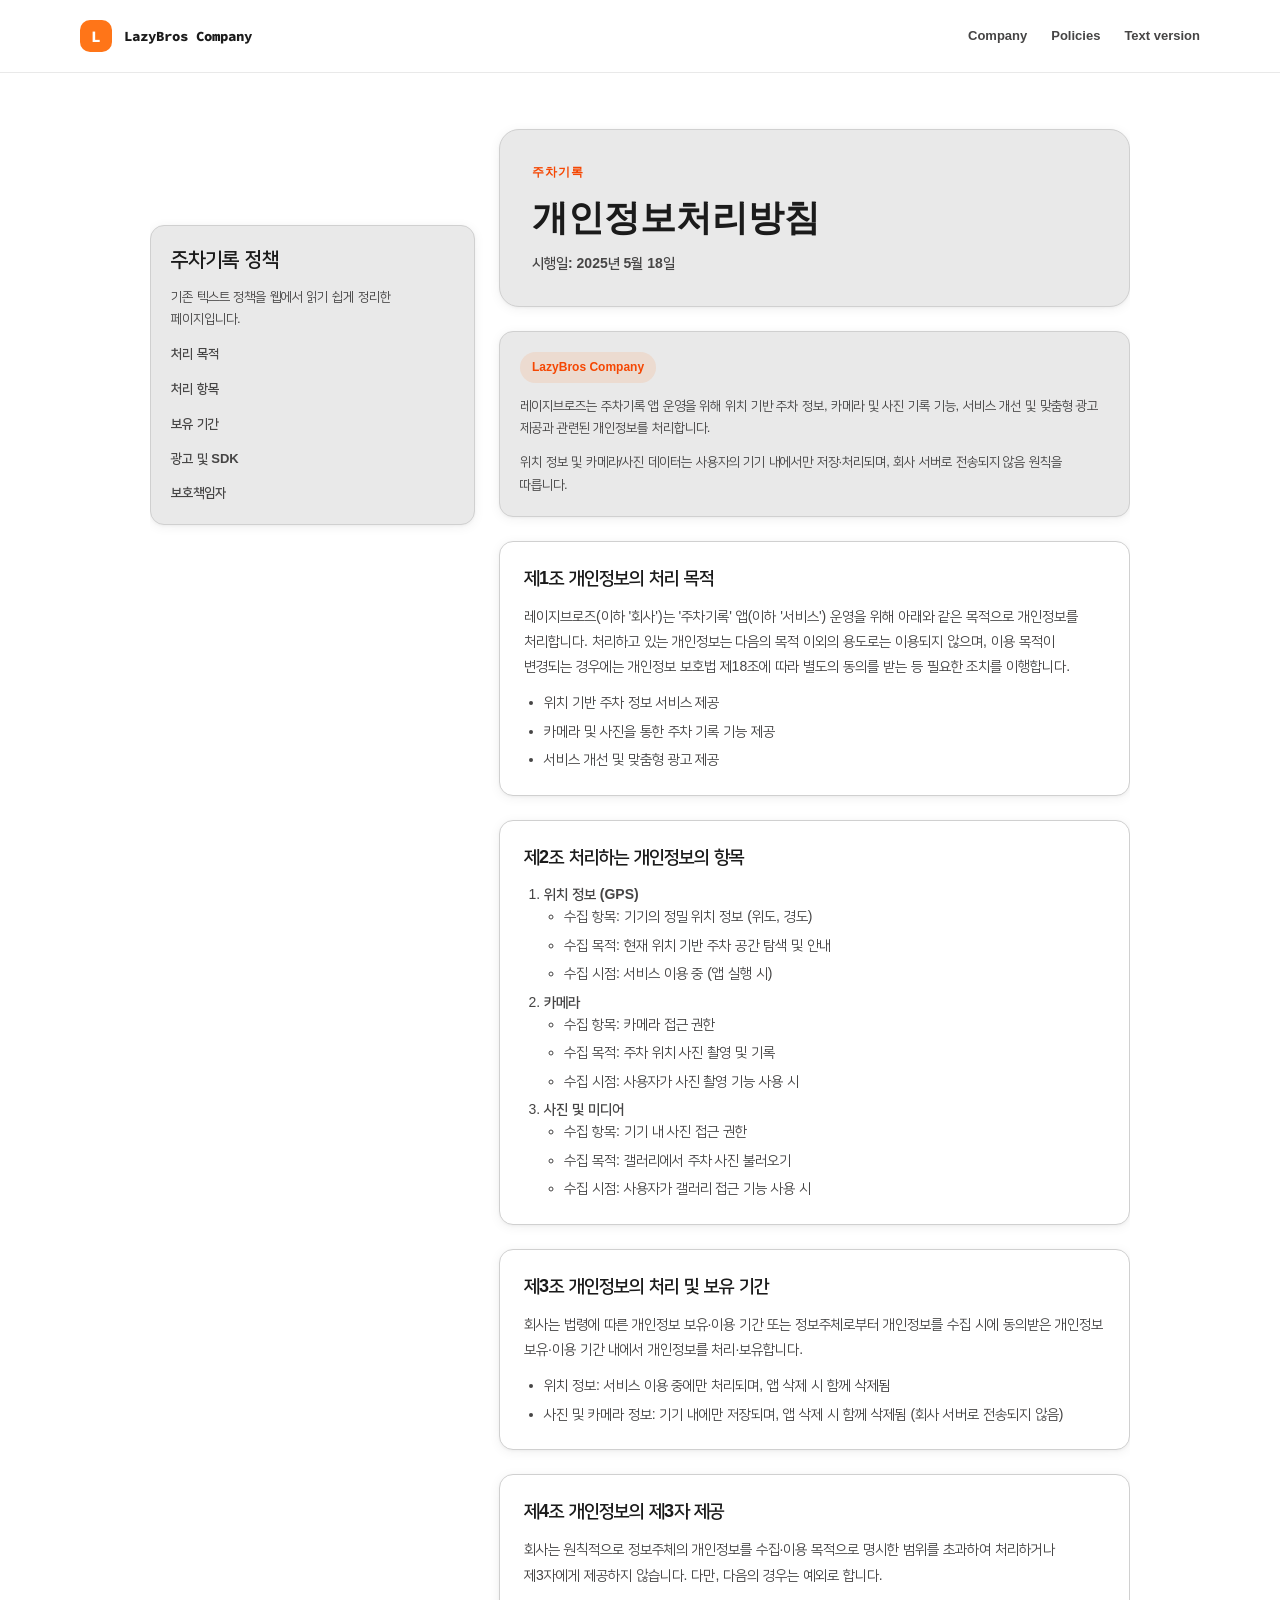
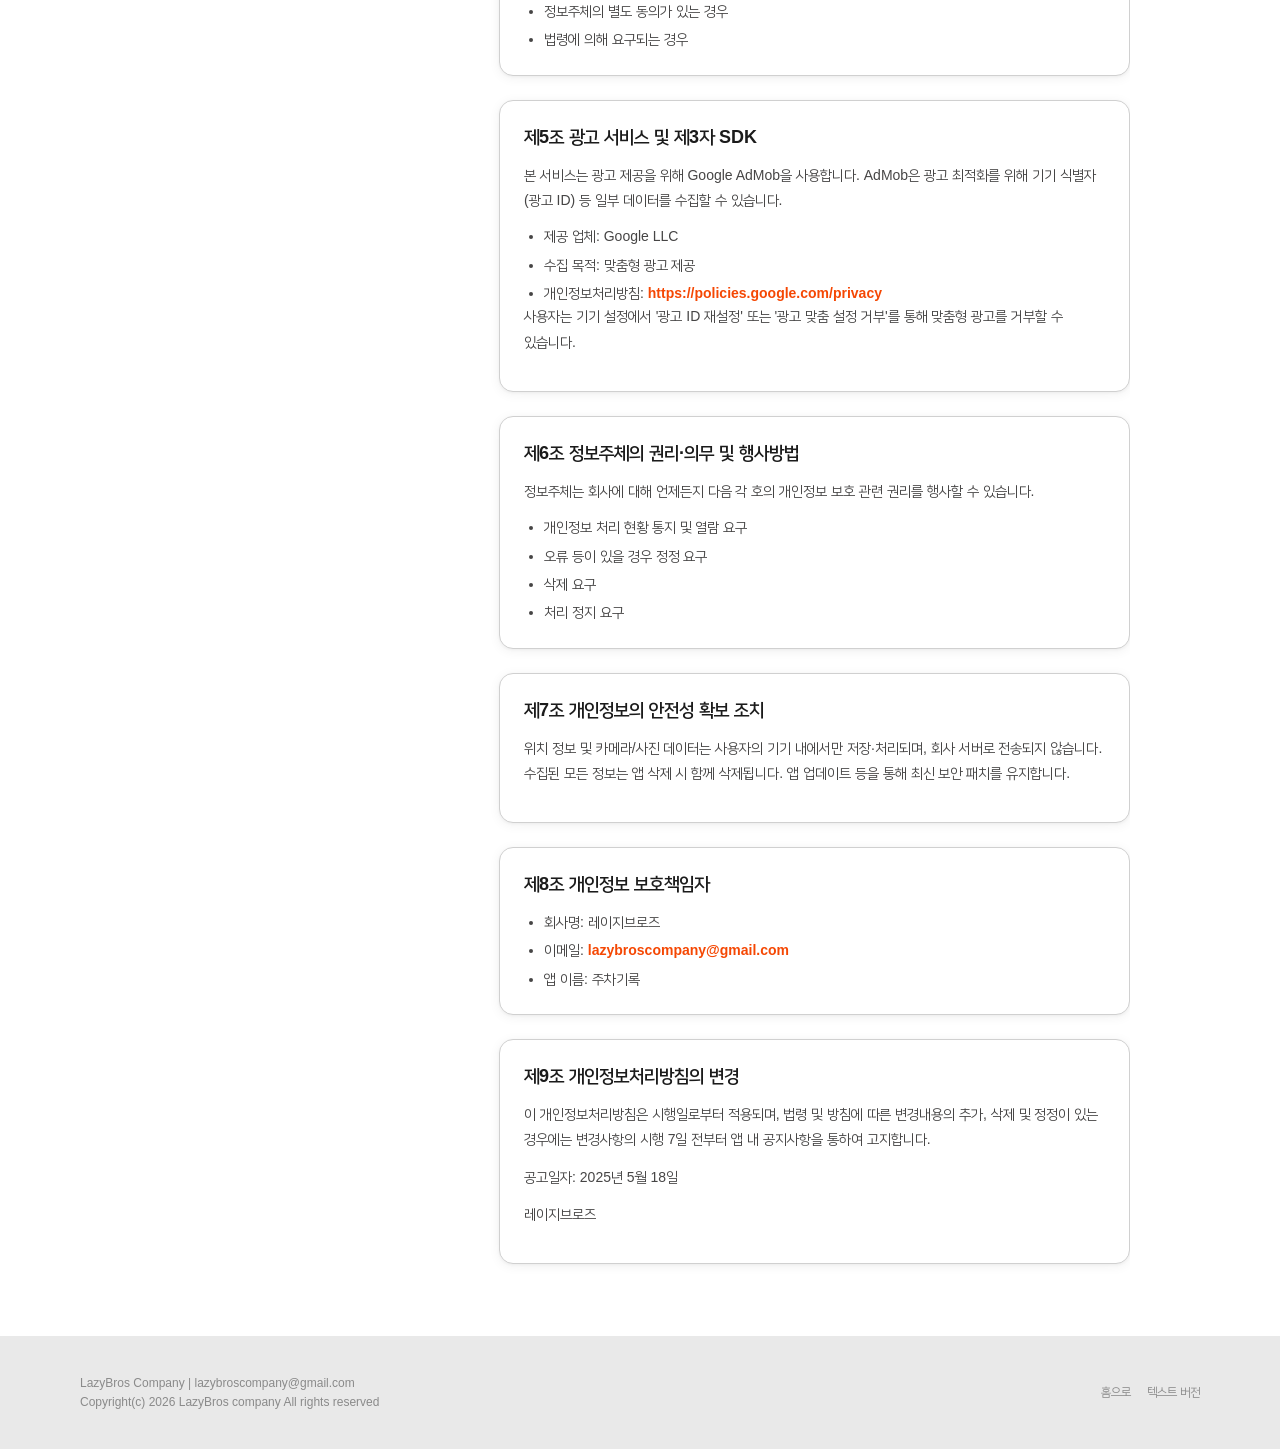
==== lazyparking/privacy_policy.html @ d3e38479 "Add files via upload" ====
<!doctype html>
<html lang="ko">
<head>
  <meta charset="utf-8">
  <meta name="viewport" content="width=device-width, initial-scale=1">
  <title>주차기록 개인정보처리방침 | LazyBros Company</title>
  <meta name="description" content="LazyBros Company 주차기록 앱 개인정보처리방침입니다.">
  <link rel="stylesheet" href="../assets/css/styles.css">
</head>
<body>
  <header class="site-header">
    <nav class="site-nav" aria-label="주요 메뉴">
      <a class="brand" href="../index.html" aria-label="LazyBros Company 홈">
        <span class="brand-mark">L</span>
        <span>LazyBros Company</span>
      </a>
      <div class="nav-links">
        <a href="../index.html#company">Company</a>
        <a href="../index.html#policies">Policies</a>
        <a href="privacy_policy.txt">Text version</a>
      </div>
    </nav>
  </header>

  <main class="legal-page">
    <div class="legal-layout">
      <aside class="legal-nav" aria-labelledby="policy-nav-title">
        <h2 id="policy-nav-title">주차기록 정책</h2>
        <p>기존 텍스트 정책을 웹에서 읽기 쉽게 정리한 페이지입니다.</p>
        <a href="#purpose">처리 목적</a>
        <a href="#items">처리 항목</a>
        <a href="#retention">보유 기간</a>
        <a href="#ads">광고 및 SDK</a>
        <a href="#contact">보호책임자</a>
      </aside>

      <article class="legal-document">
        <header class="legal-hero">
          <p class="eyebrow">주차기록</p>
          <h1>개인정보처리방침</h1>
          <p class="legal-date">시행일: 2025년 5월 18일</p>
        </header>

        <section class="legal-summary" aria-label="정책 요약">
          <span class="legal-chip">LazyBros Company</span>
          <p>
            레이지브로즈는 주차기록 앱 운영을 위해 위치 기반 주차 정보, 카메라 및 사진 기록 기능,
            서비스 개선 및 맞춤형 광고 제공과 관련된 개인정보를 처리합니다.
          </p>
          <p>
            위치 정보 및 카메라/사진 데이터는 사용자의 기기 내에서만 저장·처리되며,
            회사 서버로 전송되지 않음 원칙을 따릅니다.
          </p>
        </section>

        <section class="legal-section" id="purpose">
          <h2>제1조 개인정보의 처리 목적</h2>
          <p>
            레이지브로즈(이하 '회사')는 '주차기록' 앱(이하 '서비스') 운영을 위해 아래와 같은 목적으로 개인정보를 처리합니다.
            처리하고 있는 개인정보는 다음의 목적 이외의 용도로는 이용되지 않으며, 이용 목적이 변경되는 경우에는
            개인정보 보호법 제18조에 따라 별도의 동의를 받는 등 필요한 조치를 이행합니다.
          </p>
          <ul>
            <li>위치 기반 주차 정보 서비스 제공</li>
            <li>카메라 및 사진을 통한 주차 기록 기능 제공</li>
            <li>서비스 개선 및 맞춤형 광고 제공</li>
          </ul>
        </section>

        <section class="legal-section" id="items">
          <h2>제2조 처리하는 개인정보의 항목</h2>
          <ol>
            <li>
              <strong>위치 정보 (GPS)</strong>
              <ul>
                <li>수집 항목: 기기의 정밀 위치 정보 (위도, 경도)</li>
                <li>수집 목적: 현재 위치 기반 주차 공간 탐색 및 안내</li>
                <li>수집 시점: 서비스 이용 중 (앱 실행 시)</li>
              </ul>
            </li>
            <li>
              <strong>카메라</strong>
              <ul>
                <li>수집 항목: 카메라 접근 권한</li>
                <li>수집 목적: 주차 위치 사진 촬영 및 기록</li>
                <li>수집 시점: 사용자가 사진 촬영 기능 사용 시</li>
              </ul>
            </li>
            <li>
              <strong>사진 및 미디어</strong>
              <ul>
                <li>수집 항목: 기기 내 사진 접근 권한</li>
                <li>수집 목적: 갤러리에서 주차 사진 불러오기</li>
                <li>수집 시점: 사용자가 갤러리 접근 기능 사용 시</li>
              </ul>
            </li>
          </ol>
        </section>

        <section class="legal-section" id="retention">
          <h2>제3조 개인정보의 처리 및 보유 기간</h2>
          <p>
            회사는 법령에 따른 개인정보 보유·이용 기간 또는 정보주체로부터 개인정보를 수집 시에 동의받은
            개인정보 보유·이용 기간 내에서 개인정보를 처리·보유합니다.
          </p>
          <ul>
            <li>위치 정보: 서비스 이용 중에만 처리되며, 앱 삭제 시 함께 삭제됨</li>
            <li>사진 및 카메라 정보: 기기 내에만 저장되며, 앱 삭제 시 함께 삭제됨 (회사 서버로 전송되지 않음)</li>
          </ul>
        </section>

        <section class="legal-section">
          <h2>제4조 개인정보의 제3자 제공</h2>
          <p>
            회사는 원칙적으로 정보주체의 개인정보를 수집·이용 목적으로 명시한 범위를 초과하여 처리하거나
            제3자에게 제공하지 않습니다. 다만, 다음의 경우는 예외로 합니다.
          </p>
          <ul>
            <li>정보주체의 별도 동의가 있는 경우</li>
            <li>법령에 의해 요구되는 경우</li>
          </ul>
        </section>

        <section class="legal-section" id="ads">
          <h2>제5조 광고 서비스 및 제3자 SDK</h2>
          <p>
            본 서비스는 광고 제공을 위해 Google AdMob을 사용합니다. AdMob은 광고 최적화를 위해
            기기 식별자(광고 ID) 등 일부 데이터를 수집할 수 있습니다.
          </p>
          <ul>
            <li>제공 업체: Google LLC</li>
            <li>수집 목적: 맞춤형 광고 제공</li>
            <li>개인정보처리방침: <a href="https://policies.google.com/privacy" rel="noopener">https://policies.google.com/privacy</a></li>
          </ul>
          <p>
            사용자는 기기 설정에서 '광고 ID 재설정' 또는 '광고 맞춤 설정 거부'를 통해 맞춤형 광고를 거부할 수 있습니다.
          </p>
        </section>

        <section class="legal-section">
          <h2>제6조 정보주체의 권리·의무 및 행사방법</h2>
          <p>정보주체는 회사에 대해 언제든지 다음 각 호의 개인정보 보호 관련 권리를 행사할 수 있습니다.</p>
          <ul>
            <li>개인정보 처리 현황 통지 및 열람 요구</li>
            <li>오류 등이 있을 경우 정정 요구</li>
            <li>삭제 요구</li>
            <li>처리 정지 요구</li>
          </ul>
        </section>

        <section class="legal-section">
          <h2>제7조 개인정보의 안전성 확보 조치</h2>
          <p>
            위치 정보 및 카메라/사진 데이터는 사용자의 기기 내에서만 저장·처리되며,
            회사 서버로 전송되지 않습니다. 수집된 모든 정보는 앱 삭제 시 함께 삭제됩니다.
            앱 업데이트 등을 통해 최신 보안 패치를 유지합니다.
          </p>
        </section>

        <section class="legal-section" id="contact">
          <h2>제8조 개인정보 보호책임자</h2>
          <ul>
            <li>회사명: 레이지브로즈</li>
            <li>이메일: <a href="mailto:lazybroscompany@gmail.com">lazybroscompany@gmail.com</a></li>
            <li>앱 이름: 주차기록</li>
          </ul>
        </section>

        <section class="legal-section">
          <h2>제9조 개인정보처리방침의 변경</h2>
          <p>
            이 개인정보처리방침은 시행일로부터 적용되며, 법령 및 방침에 따른 변경내용의 추가, 삭제 및 정정이 있는 경우에는
            변경사항의 시행 7일 전부터 앱 내 공지사항을 통하여 고지합니다.
          </p>
          <p>공고일자: 2025년 5월 18일</p>
          <p>레이지브로즈</p>
        </section>
      </article>
    </div>
  </main>

  <footer class="site-footer">
    <div class="footer-inner">
      <div>
        <div>LazyBros Company | lazybroscompany@gmail.com</div>
        <div>Copyright(c) 2026 LazyBros company All rights reserved</div>
      </div>
      <div class="footer-links" aria-label="관련 링크">
        <a href="../index.html">홈으로</a>
        <a href="privacy_policy.txt">텍스트 버전</a>
      </div>
    </div>
  </footer>
</body>
</html>
---- assets/css/styles.css ----
@font-face {
  font-family: "LazyText";
  src: url("../fonts/SourceCodePro-VariableFont_wght.ttf") format("truetype-variations"),
       url("../fonts/SourceCodePro-VariableFont_wght.ttf") format("truetype");
  font-weight: 200 900;
  font-style: normal;
  font-display: swap;
  unicode-range: U+0020-007E, U+00A0-024F, U+2000-206F, U+20A0-20CF, U+2100-218F;
}

@font-face {
  font-family: "LazyText";
  src: url("../fonts/NanumSquare_acL.ttf") format("truetype");
  font-weight: 300;
  font-display: swap;
  unicode-range: U+1100-11FF, U+3000-303F, U+3130-318F, U+AC00-D7A3;
}

@font-face {
  font-family: "LazyText";
  src: url("../fonts/NanumSquare_acR.ttf") format("truetype");
  font-weight: 400;
  font-display: swap;
  unicode-range: U+1100-11FF, U+3000-303F, U+3130-318F, U+AC00-D7A3;
}

@font-face {
  font-family: "LazyText";
  src: url("../fonts/NanumSquare_acB.ttf") format("truetype");
  font-weight: 700;
  font-display: swap;
  unicode-range: U+1100-11FF, U+3000-303F, U+3130-318F, U+AC00-D7A3;
}

@font-face {
  font-family: "LazyText";
  src: url("../fonts/NanumSquare_acEB.ttf") format("truetype");
  font-weight: 800;
  font-display: swap;
  unicode-range: U+1100-11FF, U+3000-303F, U+3130-318F, U+AC00-D7A3;
}

:root {
  --lb-bg: #ffffff;
  --lb-card: #e9e9e9;
  --lb-card-hover: #d9d9d9;
  --lb-card-active: #cfcfcf;
  --lb-border: #e9e9e9;
  --lb-border-hover: #d0d0d0;
  --lb-divider: #e9e9e9;
  --lb-text: #1b1b1b;
  --lb-text-sub: #464545;
  --lb-text-muted: #8a8a8a;
  --lb-text-dim: #c0c0c0;
  --lb-orange: #ff7518;
  --lb-orange-dim: #f54703;
  --lb-orange-soft: rgba(255,117,24,0.12);
  --lb-success: #4d8b31;
  --lb-shadow: 0 2px 12px rgba(0,0,0,0.06), 0 1px 3px rgba(0,0,0,0.04);
  --lb-shadow-hover: 0 8px 24px rgba(0,0,0,0.10), 0 2px 6px rgba(0,0,0,0.06);
  --lb-radius: 14px;
  --lb-radius-sm: 10px;
  --lb-radius-lg: 20px;
  color-scheme: light;
}

* {
  box-sizing: border-box;
}

html {
  scroll-behavior: smooth;
  overflow-x: hidden;
}

body {
  margin: 0;
  background: var(--lb-bg);
  color: var(--lb-text);
  font-family: "LazyText", "SF Pro Display", -apple-system, "Helvetica Neue", sans-serif;
  font-size: 14px;
  line-height: 1.6;
  -webkit-font-smoothing: antialiased;
  -moz-osx-font-smoothing: grayscale;
  text-rendering: optimizeLegibility;
  overflow-x: hidden;
}

body::selection {
  background: var(--lb-orange-soft);
}

a {
  color: inherit;
  text-decoration: none;
}

p,
li,
h1,
h2,
h3,
strong,
a,
span {
  min-width: 0;
  overflow-wrap: anywhere;
  word-break: keep-all;
}

img,
svg {
  display: block;
  max-width: 100%;
}

button,
a {
  -webkit-tap-highlight-color: transparent;
}

a:focus-visible,
button:focus-visible {
  outline: 2px solid var(--lb-orange);
  outline-offset: 3px;
  border-radius: 8px;
}

.site-header {
  position: sticky;
  top: 0;
  z-index: 10;
  background: rgba(255,255,255,0.92);
  border-bottom: 1px solid var(--lb-divider);
  backdrop-filter: blur(18px);
}

.site-nav {
  min-height: 72px;
  width: calc(100% - 48px);
  max-width: 1120px;
  margin: 0 auto;
  display: flex;
  align-items: center;
  justify-content: space-between;
  gap: 24px;
}

.brand {
  display: inline-flex;
  align-items: center;
  gap: 12px;
  color: var(--lb-text);
  font-weight: 800;
  line-height: 1;
  min-width: 0;
}

.brand-mark {
  width: 32px;
  height: 32px;
  border-radius: var(--lb-radius-sm);
  background: var(--lb-orange);
  color: #ffffff;
  display: grid;
  place-items: center;
  font-size: 16px;
  font-weight: 800;
}

.nav-links {
  display: flex;
  align-items: center;
  gap: 24px;
  color: var(--lb-text-sub);
  font-size: 13px;
  font-weight: 700;
}

.nav-links a {
  transition: color 0.2s ease;
}

.nav-links a:hover {
  color: var(--lb-orange-dim);
}

main {
  overflow: hidden;
}

.hero {
  width: calc(100% - 48px);
  max-width: 1120px;
  margin: 0 auto;
  min-height: 642px;
  display: grid;
  grid-template-columns: minmax(0, 1.04fr) minmax(320px, 0.96fr);
  gap: 40px;
  align-items: center;
  padding: 56px 0 48px;
}

.eyebrow {
  margin: 0 0 16px;
  color: var(--lb-orange-dim);
  font-size: 12px;
  font-weight: 800;
  letter-spacing: 0.08em;
  text-transform: uppercase;
}

.hero h1,
.section-title,
.legal-document h1 {
  margin: 0;
  color: var(--lb-text);
  font-weight: 800;
  letter-spacing: 0;
}

.hero h1 {
  max-width: 680px;
  font-size: clamp(32px, 4.4vw, 46px);
  line-height: 1.14;
}

.hero-text {
  max-width: 610px;
  margin: 20px 0 0;
  color: var(--lb-text-sub);
  font-size: 15px;
  line-height: 1.8;
}

.hero-actions {
  display: flex;
  flex-wrap: wrap;
  gap: 12px;
  margin-top: 32px;
}

.button {
  min-height: 48px;
  border-radius: var(--lb-radius);
  display: inline-flex;
  align-items: center;
  justify-content: center;
  gap: 8px;
  padding: 13px 20px;
  font-size: 14px;
  font-weight: 700;
  border: 1px solid var(--lb-border-hover);
  transition: background 0.2s ease, border-color 0.2s ease, color 0.2s ease, transform 0.2s ease;
}

.button:hover {
  transform: translateY(-1px);
}

.button.primary {
  background: var(--lb-orange);
  border-color: var(--lb-orange);
  color: #ffffff;
}

.button.primary:hover {
  background: var(--lb-orange-dim);
  border-color: var(--lb-orange-dim);
}

.button.secondary {
  background: var(--lb-card);
  color: var(--lb-text);
}

.button.secondary:hover {
  background: var(--lb-card-hover);
}

.hero-panel {
  border: 1px solid var(--lb-border-hover);
  border-radius: var(--lb-radius-lg);
  padding: 24px;
  background: var(--lb-card);
  box-shadow: var(--lb-shadow);
  min-width: 0;
}

.panel-top {
  display: flex;
  align-items: center;
  justify-content: space-between;
  gap: 16px;
  margin-bottom: 24px;
}

.status-pill,
.app-status,
.legal-chip {
  display: inline-flex;
  align-items: center;
  width: fit-content;
  border-radius: 9999px;
  padding: 6px 12px;
  background: var(--lb-orange-soft);
  color: var(--lb-orange-dim);
  font-size: 12px;
  font-weight: 700;
}

.status-pill {
  gap: 8px;
  margin: 0;
}

.status-pill span {
  width: 8px;
  height: 8px;
  border-radius: 9999px;
  background: var(--lb-orange);
}

.updated {
  color: var(--lb-text-muted);
  font-size: 12px;
}

.app-preview {
  display: grid;
  gap: 16px;
  min-width: 0;
}

.card-title-row {
  display: flex;
  align-items: center;
  justify-content: space-between;
  gap: 16px;
}

.app-preview h2,
.policy-feature h3,
.legal-nav h2 {
  margin: 0;
  font-size: 20px;
  line-height: 1.3;
  letter-spacing: 0;
}

.app-preview p {
  margin: 0;
  color: var(--lb-text-sub);
}

.feature-list,
.policy-topic-list {
  display: grid;
  gap: 8px;
  padding: 0;
  margin: 0;
  list-style: none;
}

.feature-list li,
.policy-topic-list li {
  min-height: 40px;
  border-radius: var(--lb-radius-sm);
  background: var(--lb-bg);
  border: 1px solid var(--lb-border-hover);
  color: var(--lb-text-sub);
  padding: 10px 12px;
  font-size: 12px;
}

.section {
  width: calc(100% - 48px);
  max-width: 1120px;
  margin: 0 auto;
  padding: 56px 0;
  border-top: 1px solid var(--lb-divider);
}

.section-head {
  display: flex;
  align-items: flex-end;
  justify-content: space-between;
  gap: 32px;
  margin-bottom: 24px;
}

.section-title {
  font-size: 26px;
  line-height: 1.22;
}

.section-copy {
  max-width: 520px;
  margin: 0;
  color: var(--lb-text-muted);
  font-size: 13px;
  line-height: 1.7;
}

.info-grid {
  display: grid;
  grid-template-columns: repeat(3, minmax(0, 1fr));
  gap: 16px;
  min-width: 0;
}

.info-card,
.policy-topic,
.contact-card,
.legal-summary,
.legal-nav {
  border-radius: var(--lb-radius);
  background: var(--lb-card);
  border: 1px solid var(--lb-border-hover);
  box-shadow: var(--lb-shadow);
}

.info-card {
  min-height: 160px;
  padding: 20px;
  min-width: 0;
}

.info-card strong,
.policy-topic strong,
.contact-card strong {
  display: block;
  color: var(--lb-text);
  font-size: 15px;
  line-height: 1.4;
}

.info-card p,
.policy-topic p,
.contact-card p {
  margin: 10px 0 0;
  color: var(--lb-text-sub);
  font-size: 13px;
  line-height: 1.7;
}

.apps-layout {
  display: grid;
  grid-template-columns: minmax(260px, 0.9fr) minmax(0, 1.1fr);
  gap: 16px;
  min-width: 0;
}

.policy-feature {
  min-height: 236px;
  border-radius: var(--lb-radius);
  background: var(--lb-orange);
  color: #ffffff;
  padding: 24px;
  display: grid;
  align-content: space-between;
  gap: 24px;
  min-width: 0;
}

.policy-feature p {
  margin: 10px 0 0;
  color: rgba(255,255,255,0.92);
  line-height: 1.7;
}

.policy-feature .status-pill {
  background: rgba(255,255,255,0.18);
  color: #ffffff;
}

.policy-feature .status-pill span {
  background: #ffffff;
}

.policy-feature .button {
  background: #ffffff;
  border-color: #ffffff;
  color: var(--lb-text);
  width: fit-content;
}

.policy-feature .button:hover {
  background: var(--lb-card);
  border-color: var(--lb-card);
}

.policy-topic-grid {
  display: grid;
  grid-template-columns: repeat(2, minmax(0, 1fr));
  gap: 12px;
  min-width: 0;
}

.policy-topic {
  min-height: 112px;
  padding: 16px;
  min-width: 0;
}

.contact-card {
  padding: 24px;
  display: flex;
  align-items: center;
  justify-content: space-between;
  gap: 24px;
}

.site-footer {
  border-top: 1px solid var(--lb-divider);
  background: var(--lb-card);
}

.footer-inner {
  width: calc(100% - 48px);
  max-width: 1120px;
  margin: 0 auto;
  min-height: 112px;
  padding: 24px 0;
  display: flex;
  align-items: center;
  justify-content: space-between;
  gap: 24px;
  color: var(--lb-text-muted);
  font-size: 12px;
}

.footer-links {
  display: flex;
  gap: 16px;
  flex-wrap: wrap;
}

.footer-links a:hover {
  color: var(--lb-orange-dim);
}

.legal-page {
  width: calc(100% - 48px);
  max-width: 980px;
  margin: 0 auto;
  padding: 56px 0 72px;
  min-width: 0;
}

.legal-layout {
  display: grid;
  grid-template-columns: minmax(220px, 0.34fr) minmax(0, 0.66fr);
  gap: 24px;
  align-items: start;
  min-width: 0;
}

.legal-summary,
.legal-nav {
  padding: 20px;
  min-width: 0;
}

.legal-summary {
  display: grid;
  gap: 12px;
}

.legal-summary p,
.legal-nav p {
  margin: 0;
  color: var(--lb-text-sub);
  font-size: 13px;
  line-height: 1.7;
}

.legal-nav {
  position: sticky;
  top: 96px;
  display: grid;
  gap: 14px;
}

.legal-nav a {
  color: var(--lb-text-sub);
  font-size: 13px;
  font-weight: 700;
}

.legal-nav a:hover {
  color: var(--lb-orange-dim);
}

.legal-document {
  display: grid;
  gap: 24px;
  min-width: 0;
}

.legal-hero {
  border-radius: var(--lb-radius-lg);
  border: 1px solid var(--lb-border-hover);
  background: var(--lb-card);
  box-shadow: var(--lb-shadow);
  padding: 32px;
  min-width: 0;
}

.legal-document h1 {
  font-size: clamp(28px, 6vw, 36px);
  line-height: 1.18;
}

.legal-date {
  margin: 12px 0 0;
  color: var(--lb-text-sub);
  font-weight: 700;
}

.legal-section {
  border-radius: var(--lb-radius);
  border: 1px solid var(--lb-border-hover);
  background: var(--lb-bg);
  padding: 24px;
  box-shadow: var(--lb-shadow);
  min-width: 0;
}

.legal-section h2 {
  margin: 0 0 14px;
  font-size: 18px;
  line-height: 1.35;
  letter-spacing: 0;
}

.legal-section p {
  margin: 0 0 12px;
  color: var(--lb-text-sub);
  line-height: 1.8;
}

.legal-section ul,
.legal-section ol {
  margin: 0;
  padding-left: 20px;
  color: var(--lb-text-sub);
}

.legal-section li + li {
  margin-top: 6px;
}

.legal-section a {
  color: var(--lb-orange-dim);
  font-weight: 700;
}

@media (max-width: 900px) {
  .hero,
  .apps-layout,
  .legal-layout {
    grid-template-columns: 1fr;
  }

  .hero {
    min-height: auto;
  }

  .legal-nav {
    position: static;
  }
}

@media (max-width: 760px) {
  .site-nav,
  .hero,
  .section,
  .footer-inner,
  .legal-page {
    width: calc(100% - 32px);
  }

  .site-nav {
    min-height: 64px;
  }

  .nav-links {
    display: none;
  }

  .hero {
    padding: 40px 0;
    gap: 24px;
  }

  .hero h1 {
    font-size: clamp(30px, 8vw, 34px);
  }

  .hero-text {
    font-size: 14px;
  }

  .hero-panel,
  .legal-hero {
    padding: 20px;
  }

  .section {
    padding: 40px 0;
  }

  .section-head,
  .contact-card,
  .footer-inner {
    align-items: flex-start;
    flex-direction: column;
  }

  .section-title {
    font-size: 22px;
  }

  .info-grid,
  .policy-topic-grid {
    grid-template-columns: 1fr;
  }

  .button {
    width: 100%;
  }

  .policy-feature .button {
    width: 100%;
  }

  .legal-document h1 {
    font-size: clamp(26px, 8vw, 30px);
  }
}
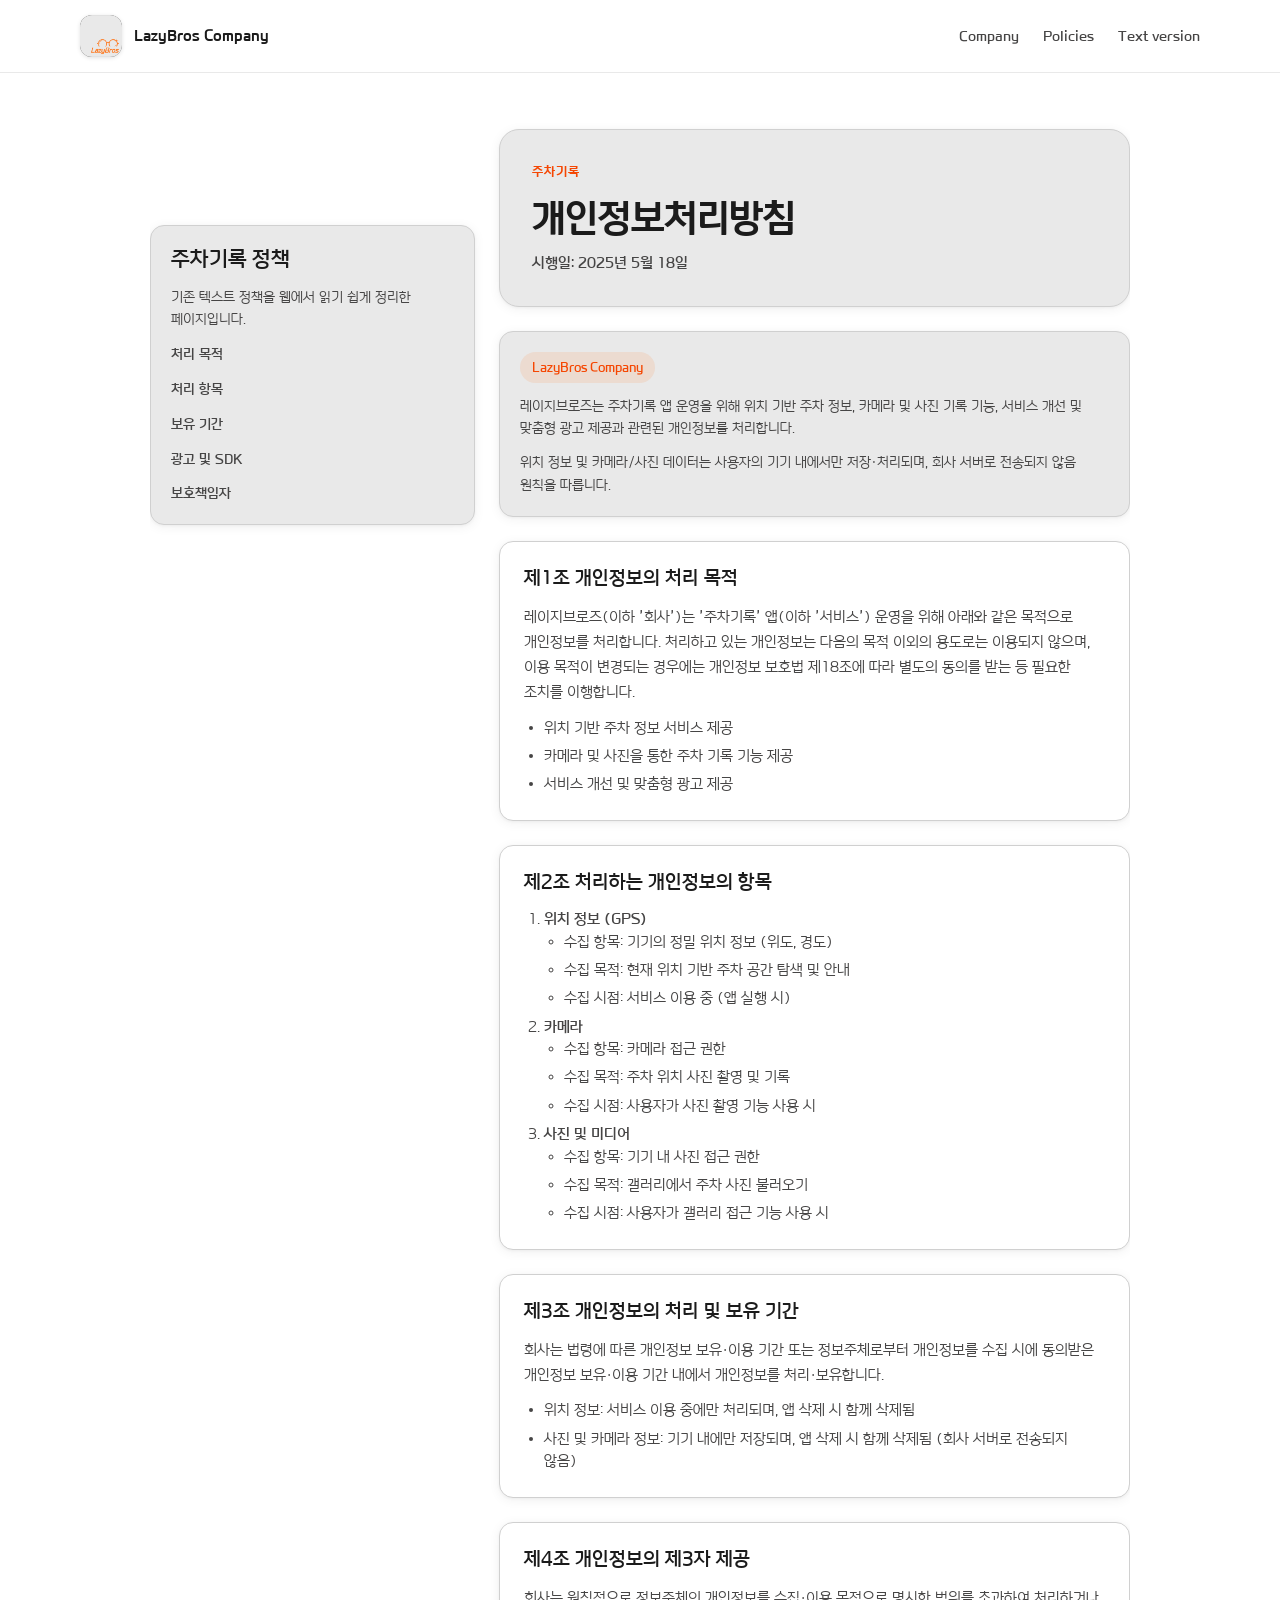
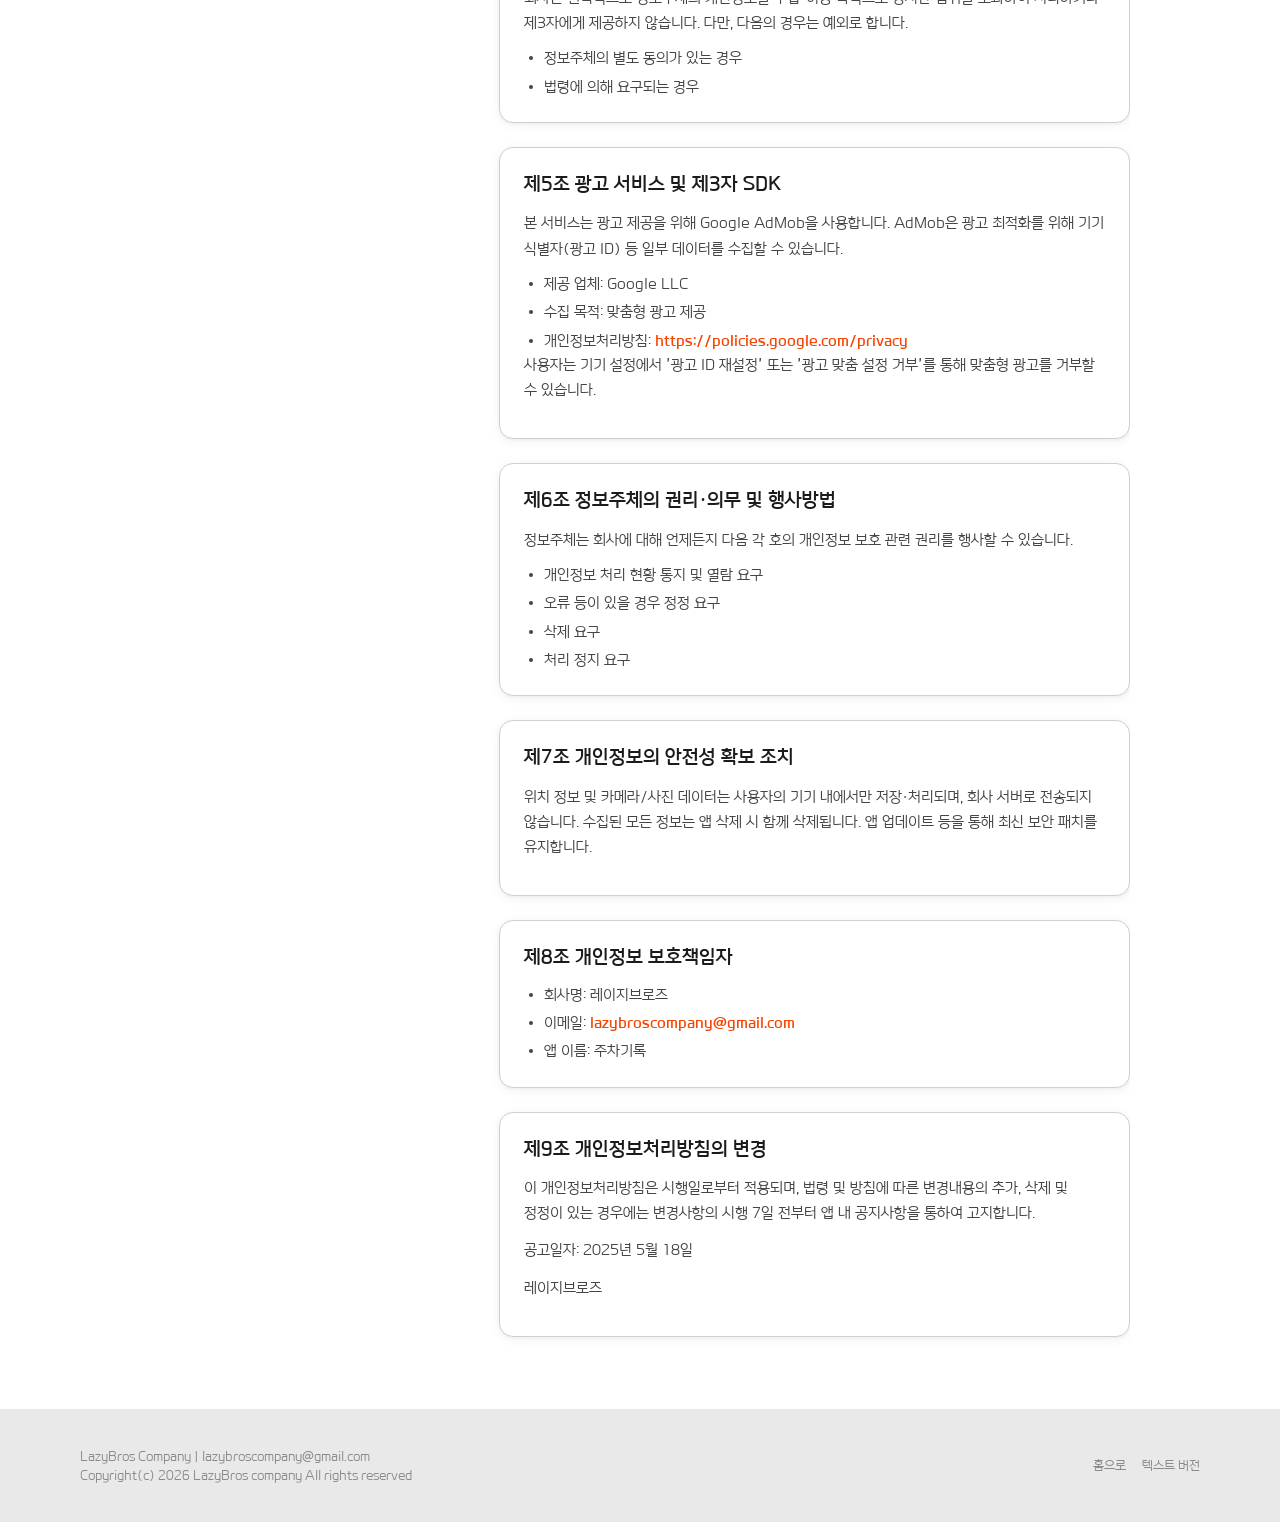
==== commit 6066ff6f: "Add files via upload" ====
--- a/lazyparking/privacy_policy.html
+++ b/lazyparking/privacy_policy.html
@@ -5,13 +5,19 @@
   <meta name="viewport" content="width=device-width, initial-scale=1">
   <title>주차기록 개인정보처리방침 | LazyBros Company</title>
   <meta name="description" content="LazyBros Company 주차기록 앱 개인정보처리방침입니다.">
+  <meta name="theme-color" content="#ff7518">
+  <link rel="icon" type="image/png" sizes="32x32" href="../assets/icons/favicon-32.png?v=003">
+  <link rel="apple-touch-icon" sizes="180x180" href="../assets/icons/apple-touch-icon.png?v=003">
+  <link rel="manifest" href="../manifest.webmanifest?v=003">
   <link rel="stylesheet" href="../assets/css/styles.css">
 </head>
 <body>
   <header class="site-header">
     <nav class="site-nav" aria-label="주요 메뉴">
       <a class="brand" href="../index.html" aria-label="LazyBros Company 홈">
-        <span class="brand-mark">L</span>
+        <span class="brand-mark" aria-hidden="true">
+          <img src="../assets/icons/lazybros-glasses-logo.png?v=003" alt="">
+        </span>
         <span>LazyBros Company</span>
       </a>
       <div class="nav-links">
--- a/assets/css/styles.css
+++ b/assets/css/styles.css
@@ -1,43 +1,41 @@
 @font-face {
-  font-family: "LazyText";
-  src: url("../fonts/SourceCodePro-VariableFont_wght.ttf") format("truetype-variations"),
-       url("../fonts/SourceCodePro-VariableFont_wght.ttf") format("truetype");
-  font-weight: 200 900;
+  font-family: "Paybooc";
+  src: url("../fonts/paybooc-Light.ttf") format("truetype");
+  font-weight: 300;
   font-style: normal;
   font-display: swap;
-  unicode-range: U+0020-007E, U+00A0-024F, U+2000-206F, U+20A0-20CF, U+2100-218F;
 }
 
 @font-face {
-  font-family: "LazyText";
-  src: url("../fonts/NanumSquare_acL.ttf") format("truetype");
-  font-weight: 300;
+  font-family: "Paybooc";
+  src: url("../fonts/paybooc-Medium.ttf") format("truetype");
+  font-weight: 400;
+  font-style: normal;
   font-display: swap;
-  unicode-range: U+1100-11FF, U+3000-303F, U+3130-318F, U+AC00-D7A3;
 }
 
 @font-face {
-  font-family: "LazyText";
-  src: url("../fonts/NanumSquare_acR.ttf") format("truetype");
-  font-weight: 400;
+  font-family: "Paybooc";
+  src: url("../fonts/paybooc-Medium.ttf") format("truetype");
+  font-weight: 500;
+  font-style: normal;
   font-display: swap;
-  unicode-range: U+1100-11FF, U+3000-303F, U+3130-318F, U+AC00-D7A3;
 }
 
 @font-face {
-  font-family: "LazyText";
-  src: url("../fonts/NanumSquare_acB.ttf") format("truetype");
+  font-family: "Paybooc";
+  src: url("../fonts/paybooc-Bold.ttf") format("truetype");
   font-weight: 700;
+  font-style: normal;
   font-display: swap;
-  unicode-range: U+1100-11FF, U+3000-303F, U+3130-318F, U+AC00-D7A3;
 }
 
 @font-face {
-  font-family: "LazyText";
-  src: url("../fonts/NanumSquare_acEB.ttf") format("truetype");
+  font-family: "Paybooc";
+  src: url("../fonts/paybooc-ExtraBold.ttf") format("truetype");
   font-weight: 800;
+  font-style: normal;
   font-display: swap;
-  unicode-range: U+1100-11FF, U+3000-303F, U+3130-318F, U+AC00-D7A3;
 }
 
 :root {
@@ -77,7 +75,7 @@
   margin: 0;
   background: var(--lb-bg);
   color: var(--lb-text);
-  font-family: "LazyText", "SF Pro Display", -apple-system, "Helvetica Neue", sans-serif;
+  font-family: "Paybooc", -apple-system, BlinkMacSystemFont, "Helvetica Neue", sans-serif;
   font-size: 14px;
   line-height: 1.6;
   -webkit-font-smoothing: antialiased;
@@ -157,15 +155,20 @@
 }
 
 .brand-mark {
-  width: 32px;
-  height: 32px;
-  border-radius: var(--lb-radius-sm);
-  background: var(--lb-orange);
-  color: #ffffff;
-  display: grid;
-  place-items: center;
-  font-size: 16px;
-  font-weight: 800;
+  width: 42px;
+  height: 42px;
+  border-radius: 12px;
+  background: #444444;
+  display: block;
+  flex: 0 0 auto;
+  overflow: hidden;
+  box-shadow: 0 1px 4px rgba(0,0,0,0.12);
+}
+
+.brand-mark img {
+  width: 100%;
+  height: 100%;
+  object-fit: cover;
 }
 
 .nav-links {
@@ -199,6 +202,22 @@
   gap: 40px;
   align-items: center;
   padding: 56px 0 48px;
+}
+
+.hero-logo {
+  width: 96px;
+  height: 96px;
+  margin: 0 0 22px;
+  border-radius: 24px;
+  background: var(--lb-card);
+  overflow: hidden;
+  box-shadow: var(--lb-shadow);
+}
+
+.hero-logo img {
+  width: 100%;
+  height: 100%;
+  object-fit: cover;
 }
 
 .eyebrow {
@@ -353,8 +372,7 @@
   color: var(--lb-text-sub);
 }
 
-.feature-list,
-.policy-topic-list {
+.feature-list {
   display: grid;
   gap: 8px;
   padding: 0;
@@ -362,8 +380,7 @@
   list-style: none;
 }
 
-.feature-list li,
-.policy-topic-list li {
+.feature-list li {
   min-height: 40px;
   border-radius: var(--lb-radius-sm);
   background: var(--lb-bg);
@@ -410,7 +427,6 @@
 }
 
 .info-card,
-.policy-topic,
 .contact-card,
 .legal-summary,
 .legal-nav {
@@ -427,7 +443,6 @@
 }
 
 .info-card strong,
-.policy-topic strong,
 .contact-card strong {
   display: block;
   color: var(--lb-text);
@@ -436,7 +451,6 @@
 }
 
 .info-card p,
-.policy-topic p,
 .contact-card p {
   margin: 10px 0 0;
   color: var(--lb-text-sub);
@@ -444,23 +458,54 @@
   line-height: 1.7;
 }
 
-.apps-layout {
+.policy-overview {
   display: grid;
   grid-template-columns: minmax(260px, 0.9fr) minmax(0, 1.1fr);
   gap: 16px;
+  align-items: start;
   min-width: 0;
 }
 
 .policy-feature {
-  min-height: 236px;
+  min-height: 356px;
   border-radius: var(--lb-radius);
   background: var(--lb-orange);
   color: #ffffff;
   padding: 24px;
   display: grid;
   align-content: space-between;
-  gap: 24px;
-  min-width: 0;
+  gap: 28px;
+  min-width: 0;
+}
+
+.policy-feature-main {
+  display: grid;
+  gap: 0;
+  min-width: 0;
+}
+
+.policy-feature-logo {
+  width: 70px;
+  height: 70px;
+  margin: 0 0 16px;
+  border-radius: 18px;
+  background: rgba(255,255,255,0.7);
+  overflow: hidden;
+  box-shadow: 0 2px 9px rgba(0,0,0,0.12);
+}
+
+.policy-feature-logo img {
+  width: 100%;
+  height: 100%;
+  object-fit: cover;
+}
+
+.featured-app-name {
+  display: block;
+  margin: 0 0 10px;
+  color: rgba(255,255,255,0.9);
+  font-size: 13px;
+  line-height: 1.3;
 }
 
 .policy-feature p {
@@ -472,10 +517,17 @@
 .policy-feature .status-pill {
   background: rgba(255,255,255,0.18);
   color: #ffffff;
+  margin: 0 0 18px;
 }
 
 .policy-feature .status-pill span {
   background: #ffffff;
+}
+
+.policy-feature-actions {
+  display: flex;
+  flex-wrap: wrap;
+  gap: 8px;
 }
 
 .policy-feature .button {
@@ -485,22 +537,220 @@
   width: fit-content;
 }
 
+.policy-feature .button.ghost {
+  background: rgba(255,255,255,0.14);
+  border-color: rgba(255,255,255,0.5);
+  color: #ffffff;
+}
+
 .policy-feature .button:hover {
   background: var(--lb-card);
   border-color: var(--lb-card);
 }
 
-.policy-topic-grid {
-  display: grid;
-  grid-template-columns: repeat(2, minmax(0, 1fr));
+.policy-feature .button.ghost:hover {
+  background: rgba(255,255,255,0.24);
+  border-color: rgba(255,255,255,0.72);
+  color: #ffffff;
+}
+
+.policy-directory {
+  border-radius: var(--lb-radius);
+  background: var(--lb-card);
+  border: 1px solid var(--lb-border-hover);
+  box-shadow: var(--lb-shadow);
+  padding: 18px;
+  display: grid;
+  gap: 14px;
+  min-width: 0;
+}
+
+.policy-directory-head {
+  display: grid;
   gap: 12px;
   min-width: 0;
 }
 
-.policy-topic {
-  min-height: 112px;
+.policy-directory h3 {
+  margin: 8px 0 0;
+  color: var(--lb-text);
+  font-size: 20px;
+  line-height: 1.3;
+}
+
+.policy-stats {
+  display: flex;
+  flex-wrap: wrap;
+  gap: 8px;
+  min-width: 0;
+}
+
+.policy-stats span {
+  min-height: 34px;
+  border-radius: 999px;
+  background: #ffffff;
+  color: var(--lb-text-sub);
+  display: inline-flex;
+  align-items: center;
+  gap: 5px;
+  padding: 7px 11px;
+  font-size: 12px;
+  font-weight: 700;
+  min-width: 0;
+}
+
+.policy-stats strong {
+  color: var(--lb-text);
+}
+
+.policy-toolbar {
+  display: grid;
+  gap: 10px;
+  min-width: 0;
+}
+
+.policy-search {
+  min-height: 44px;
+  border: 1px solid var(--lb-border-hover);
+  border-radius: var(--lb-radius-sm);
+  background: #ffffff;
+  color: var(--lb-text);
+  padding: 0 14px;
+  min-width: 0;
+  width: 100%;
+}
+
+.policy-search::placeholder {
+  color: var(--lb-text-muted);
+}
+
+.policy-filter-group {
+  display: flex;
+  flex-wrap: wrap;
+  gap: 8px;
+  min-width: 0;
+}
+
+.policy-filter {
+  min-height: 34px;
+  border: 0;
+  border-radius: 999px;
+  background: #ffffff;
+  color: var(--lb-text-sub);
+  padding: 7px 12px;
+  font-size: 12px;
+  font-weight: 800;
+  cursor: pointer;
+}
+
+.policy-filter.is-active {
+  background: var(--lb-orange-soft);
+  color: var(--lb-orange-dim);
+}
+
+.policy-app-list {
+  display: grid;
+  gap: 8px;
+  min-width: 0;
+}
+
+.policy-app-row {
+  min-height: 96px;
+  border: 1px solid var(--lb-border-hover);
+  border-radius: var(--lb-radius-sm);
+  background: #ffffff;
+  padding: 14px;
+  display: grid;
+  grid-template-columns: minmax(0, 1fr) auto;
+  align-items: center;
+  gap: 14px;
+  min-width: 0;
+}
+
+.policy-app-main {
+  display: grid;
+  gap: 5px;
+  min-width: 0;
+}
+
+.policy-app-title-row {
+  display: flex;
+  align-items: center;
+  flex-wrap: wrap;
+  gap: 7px;
+  min-width: 0;
+}
+
+.policy-app-title-row strong {
+  color: var(--lb-text);
+  font-size: 15px;
+  line-height: 1.4;
+}
+
+.policy-app-status,
+.policy-app-category {
+  border-radius: 999px;
+  padding: 3px 8px;
+  font-size: 11px;
+  font-weight: 800;
+}
+
+.policy-app-status {
+  background: var(--lb-orange-soft);
+  color: var(--lb-orange-dim);
+}
+
+.policy-app-category {
+  background: var(--lb-card);
+  color: var(--lb-text-sub);
+}
+
+.policy-app-row p {
+  margin: 0;
+  color: var(--lb-text-sub);
+  font-size: 13px;
+  line-height: 1.6;
+}
+
+.policy-app-date {
+  color: var(--lb-text-muted);
+  font-size: 12px;
+}
+
+.policy-actions {
+  display: flex;
+  flex-wrap: wrap;
+  justify-content: flex-end;
+  gap: 8px;
+}
+
+.policy-actions a {
+  min-height: 34px;
+  border-radius: 10px;
+  background: var(--lb-card);
+  color: var(--lb-text);
+  display: inline-flex;
+  align-items: center;
+  justify-content: center;
+  padding: 7px 10px;
+  font-size: 12px;
+  font-weight: 800;
+  white-space: nowrap;
+}
+
+.policy-actions a.primary {
+  background: var(--lb-orange);
+  color: #ffffff;
+}
+
+.policy-empty {
+  margin: 0;
+  border: 1px dashed var(--lb-border-hover);
+  border-radius: var(--lb-radius-sm);
+  color: var(--lb-text-sub);
   padding: 16px;
-  min-width: 0;
+  text-align: center;
+  font-weight: 700;
 }
 
 .contact-card {
@@ -658,7 +908,7 @@
 
 @media (max-width: 900px) {
   .hero,
-  .apps-layout,
+  .policy-overview,
   .legal-layout {
     grid-template-columns: 1fr;
   }
@@ -723,7 +973,7 @@
   }
 
   .info-grid,
-  .policy-topic-grid {
+  .policy-overview {
     grid-template-columns: 1fr;
   }
 
@@ -735,6 +985,19 @@
     width: 100%;
   }
 
+  .policy-app-row {
+    grid-template-columns: 1fr;
+    align-items: stretch;
+  }
+
+  .policy-actions {
+    justify-content: stretch;
+  }
+
+  .policy-actions a {
+    flex: 1 1 120px;
+  }
+
   .legal-document h1 {
     font-size: clamp(26px, 8vw, 30px);
   }
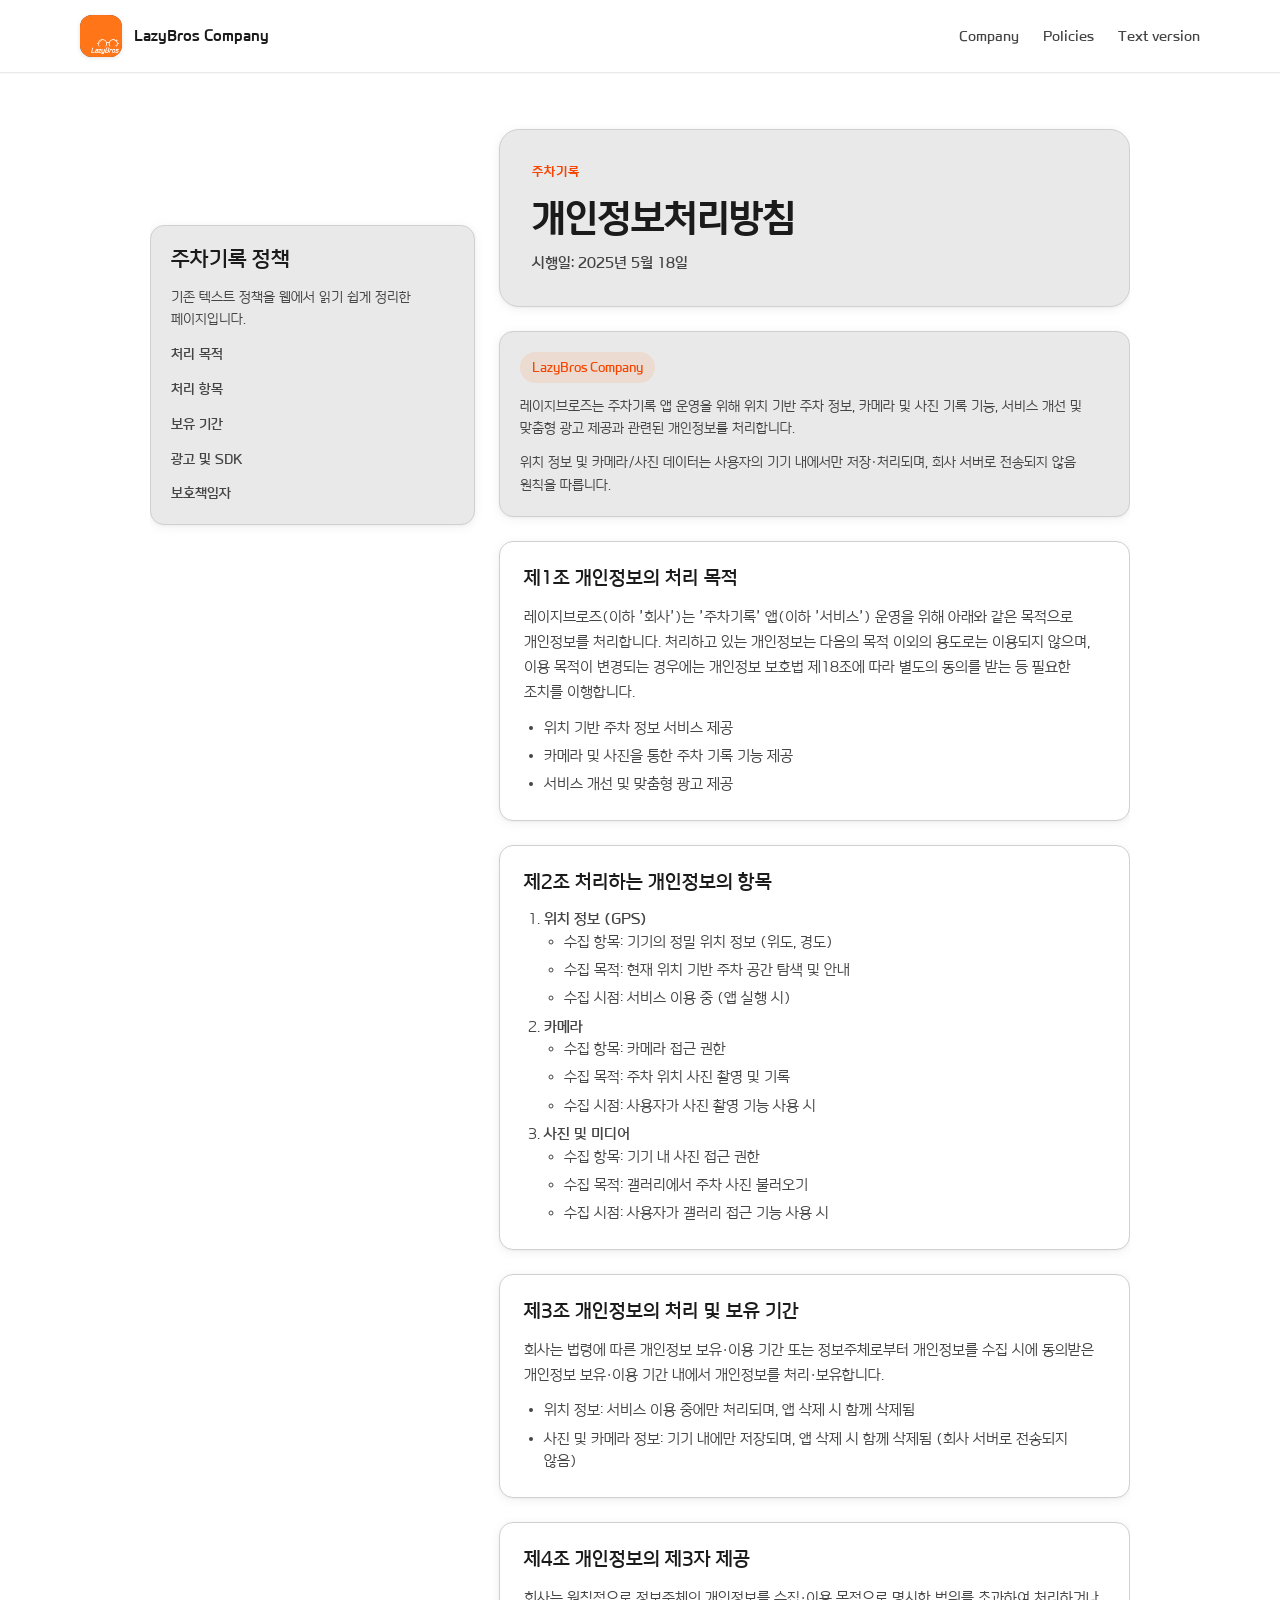
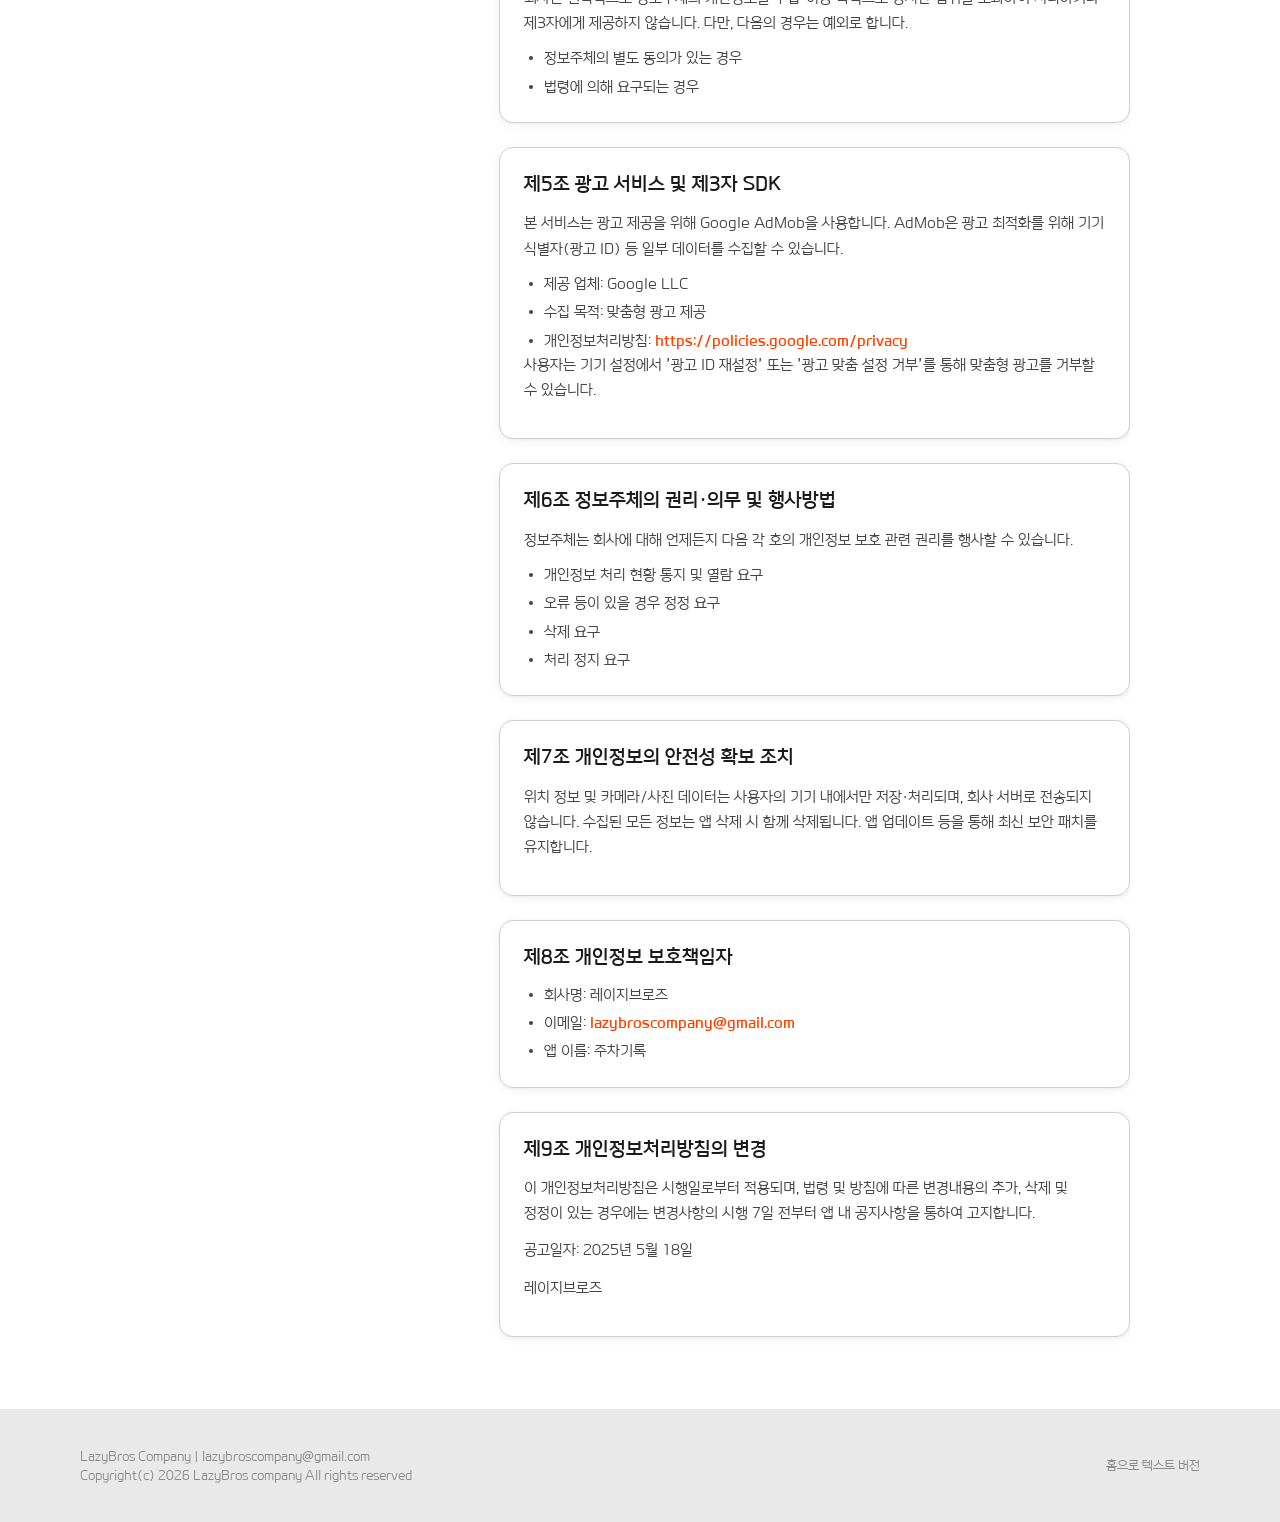
==== commit 3ceb6e80: "Add files via upload" ====
--- a/lazyparking/privacy_policy.html
+++ b/lazyparking/privacy_policy.html
@@ -6,9 +6,9 @@
   <title>주차기록 개인정보처리방침 | LazyBros Company</title>
   <meta name="description" content="LazyBros Company 주차기록 앱 개인정보처리방침입니다.">
   <meta name="theme-color" content="#ff7518">
-  <link rel="icon" type="image/png" sizes="32x32" href="../assets/icons/favicon-32.png?v=003">
-  <link rel="apple-touch-icon" sizes="180x180" href="../assets/icons/apple-touch-icon.png?v=003">
-  <link rel="manifest" href="../manifest.webmanifest?v=003">
+  <link rel="icon" type="image/png" sizes="32x32" href="../assets/icons/favicon-32.png?v=004">
+  <link rel="apple-touch-icon" sizes="180x180" href="../assets/icons/apple-touch-icon.png?v=004">
+  <link rel="manifest" href="../manifest.webmanifest?v=004">
   <link rel="stylesheet" href="../assets/css/styles.css">
 </head>
 <body>
@@ -16,7 +16,7 @@
     <nav class="site-nav" aria-label="주요 메뉴">
       <a class="brand" href="../index.html" aria-label="LazyBros Company 홈">
         <span class="brand-mark" aria-hidden="true">
-          <img src="../assets/icons/lazybros-glasses-logo.png?v=003" alt="">
+          <img src="../assets/icons/lazybros-glasses-logo.png?v=004" alt="">
         </span>
         <span>LazyBros Company</span>
       </a>
--- a/assets/css/styles.css
+++ b/assets/css/styles.css
@@ -59,6 +59,7 @@
   --lb-radius: 14px;
   --lb-radius-sm: 10px;
   --lb-radius-lg: 20px;
+  --lb-header-height: 72px;
   color-scheme: light;
 }
 
@@ -68,6 +69,7 @@
 
 html {
   scroll-behavior: smooth;
+  scroll-padding-top: calc(var(--lb-header-height) + 24px);
   overflow-x: hidden;
 }
 
@@ -112,6 +114,10 @@
   max-width: 100%;
 }
 
+[id] {
+  scroll-margin-top: calc(var(--lb-header-height) + 24px);
+}
+
 button,
 a {
   -webkit-tap-highlight-color: transparent;
@@ -127,9 +133,10 @@
 .site-header {
   position: sticky;
   top: 0;
-  z-index: 10;
-  background: rgba(255,255,255,0.92);
+  z-index: 100;
+  background: rgba(255,255,255,0.96);
   border-bottom: 1px solid var(--lb-divider);
+  box-shadow: 0 1px 0 rgba(0,0,0,0.02);
   backdrop-filter: blur(18px);
 }
 
@@ -204,22 +211,6 @@
   padding: 56px 0 48px;
 }
 
-.hero-logo {
-  width: 96px;
-  height: 96px;
-  margin: 0 0 22px;
-  border-radius: 24px;
-  background: var(--lb-card);
-  overflow: hidden;
-  box-shadow: var(--lb-shadow);
-}
-
-.hero-logo img {
-  width: 100%;
-  height: 100%;
-  object-fit: cover;
-}
-
 .eyebrow {
   margin: 0 0 16px;
   color: var(--lb-orange-dim);
@@ -761,6 +752,28 @@
   gap: 24px;
 }
 
+.contact-copy {
+  width: fit-content;
+  max-width: 100%;
+}
+
+.contact-title-row {
+  display: flex;
+  align-items: baseline;
+  justify-content: space-between;
+  gap: 48px;
+  flex-wrap: wrap;
+  width: 100%;
+  min-width: 0;
+}
+
+.contact-tagline {
+  color: var(--lb-orange-dim);
+  font-size: 13px;
+  font-weight: 700;
+  line-height: 1.4;
+}
+
 .site-footer {
   border-top: 1px solid var(--lb-divider);
   background: var(--lb-card);
@@ -778,16 +791,6 @@
   gap: 24px;
   color: var(--lb-text-muted);
   font-size: 12px;
-}
-
-.footer-links {
-  display: flex;
-  gap: 16px;
-  flex-wrap: wrap;
-}
-
-.footer-links a:hover {
-  color: var(--lb-orange-dim);
 }
 
 .legal-page {
@@ -968,6 +971,15 @@
     flex-direction: column;
   }
 
+  .contact-copy {
+    width: 100%;
+  }
+
+  .contact-title-row {
+    justify-content: flex-start;
+    gap: 8px 16px;
+  }
+
   .section-title {
     font-size: 22px;
   }
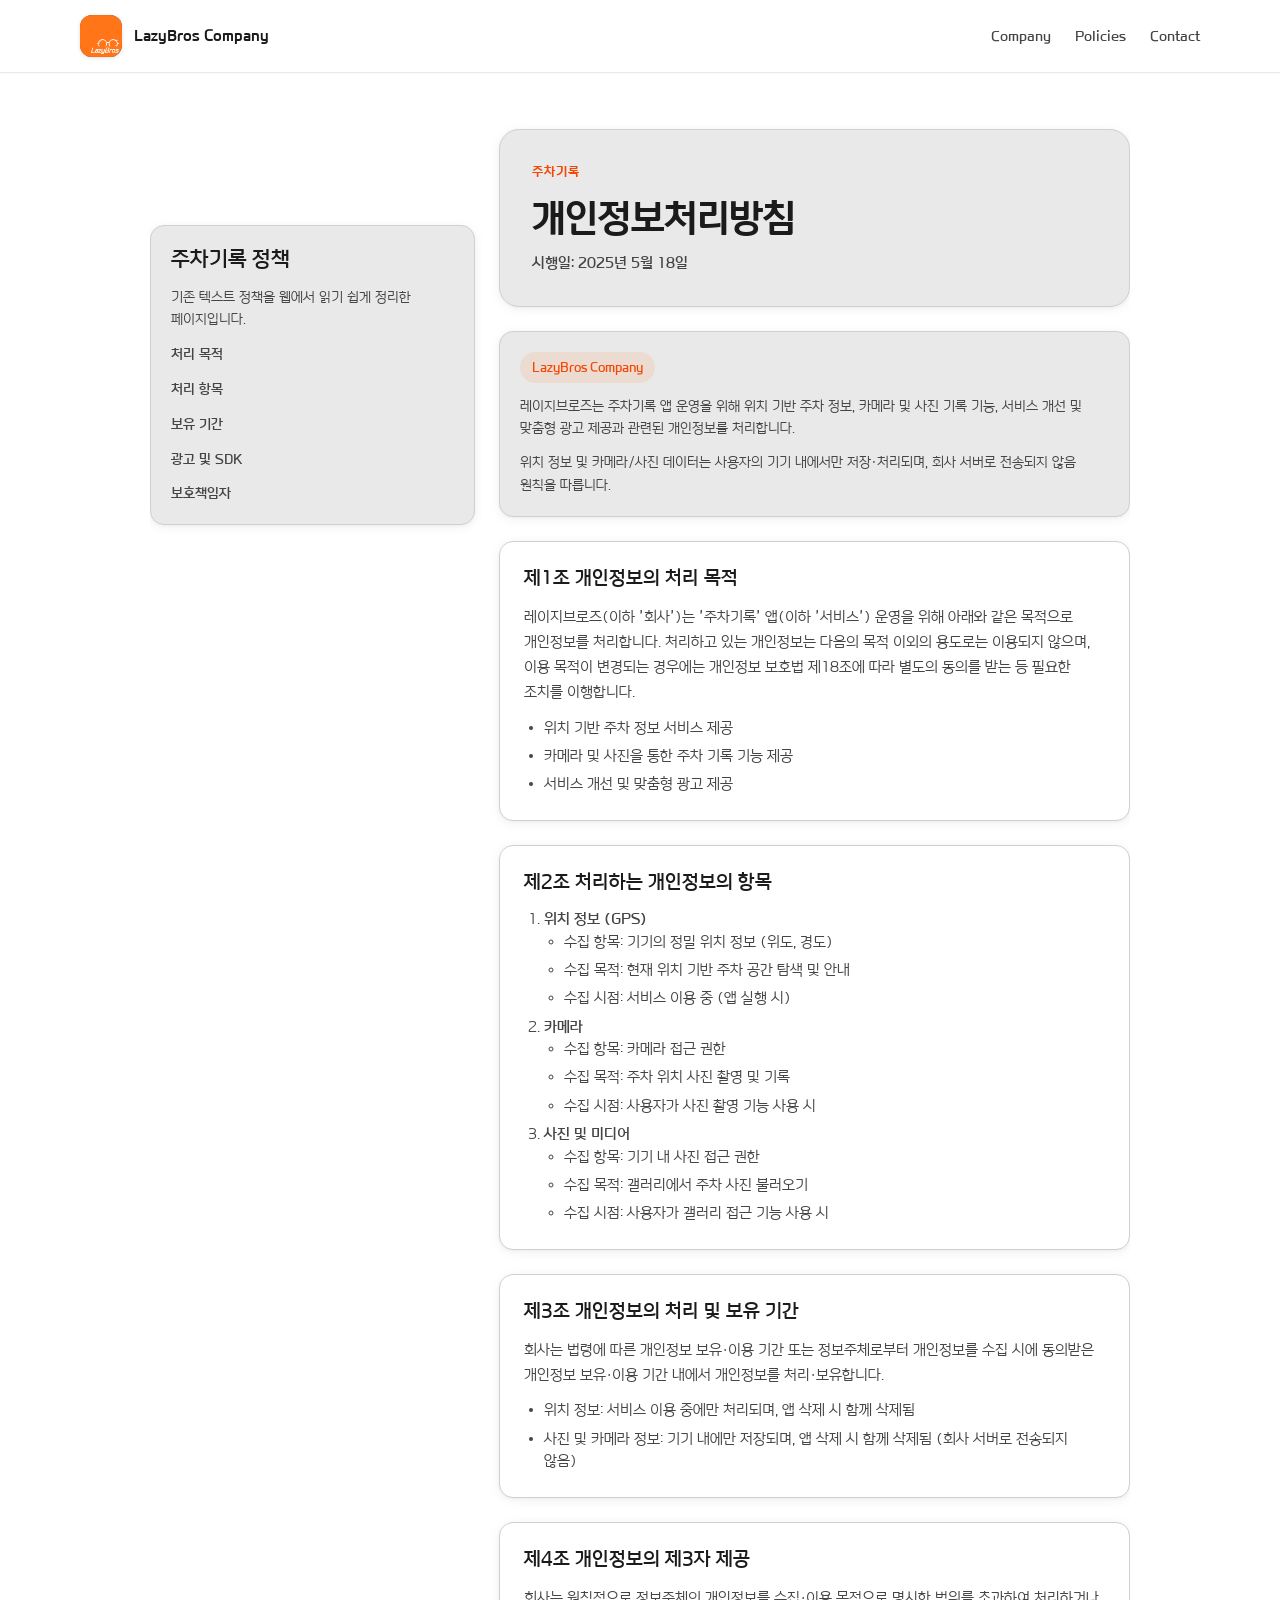
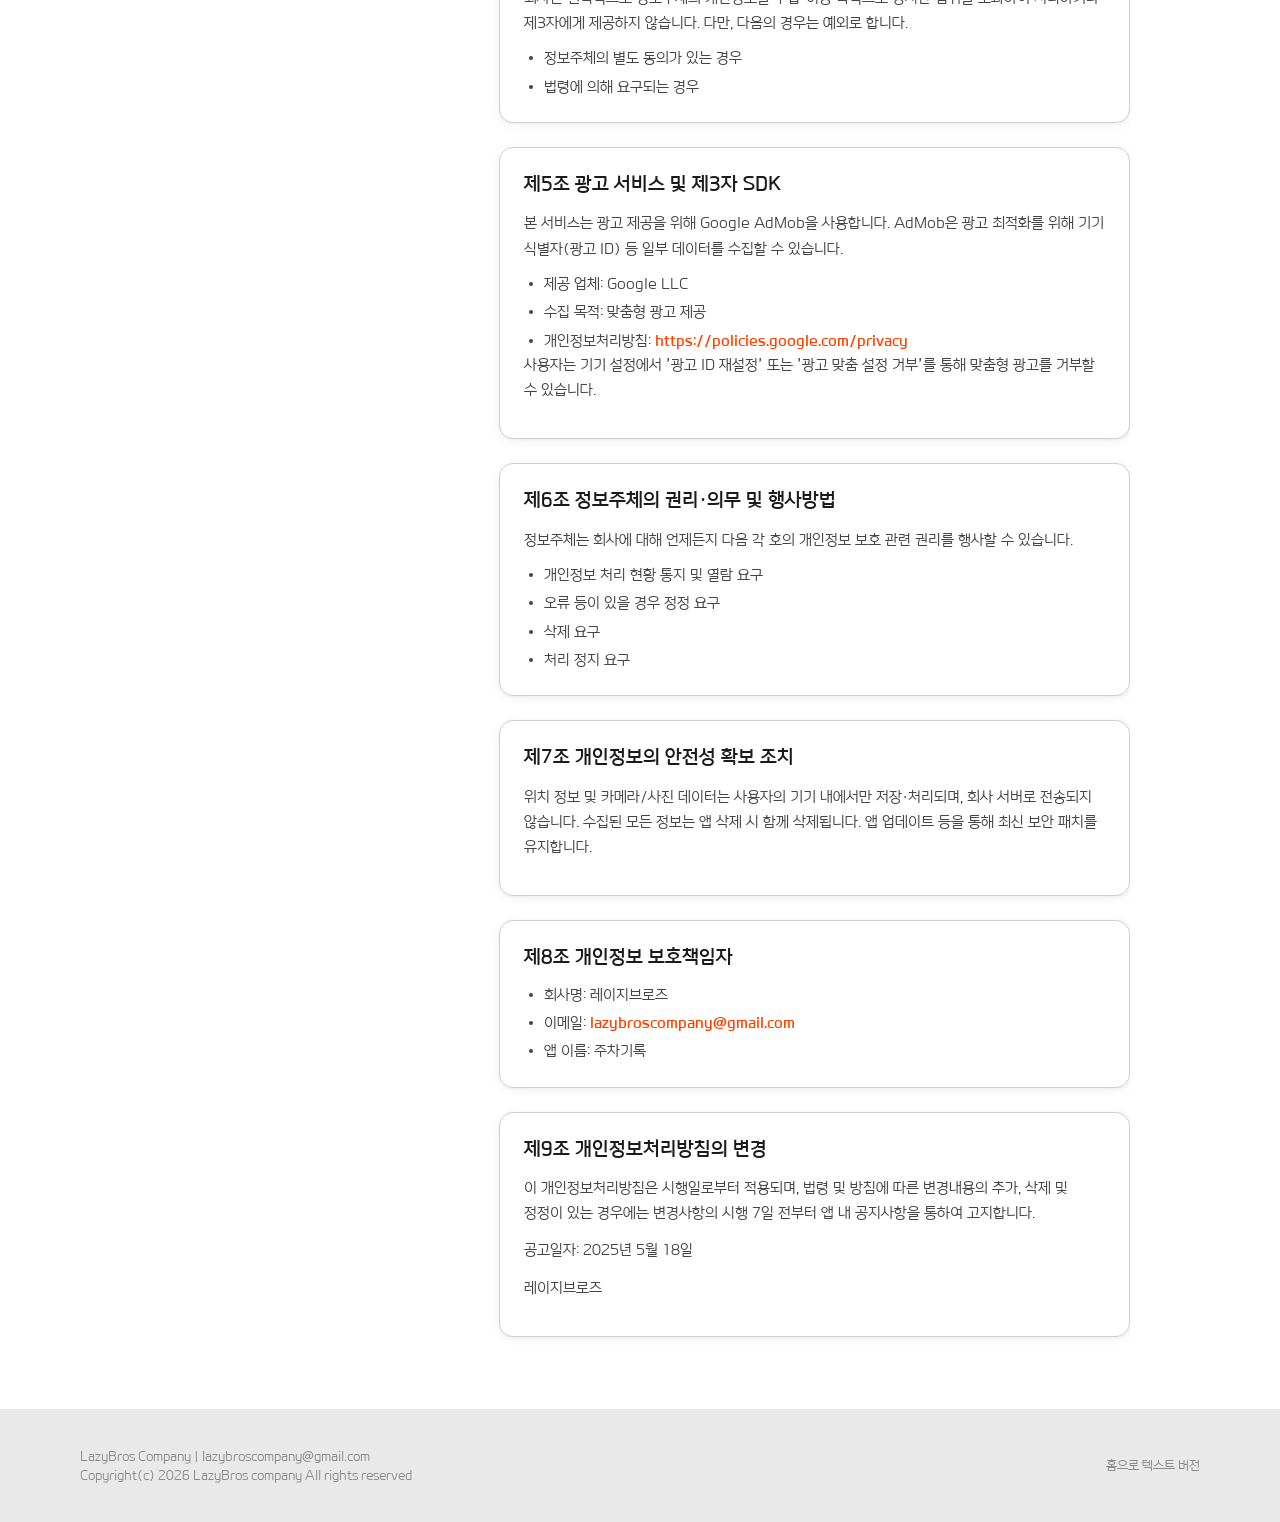
==== commit 45d5802f: "Add files via upload" ====
--- a/lazyparking/privacy_policy.html
+++ b/lazyparking/privacy_policy.html
@@ -23,7 +23,7 @@
       <div class="nav-links">
         <a href="../index.html#company">Company</a>
         <a href="../index.html#policies">Policies</a>
-        <a href="privacy_policy.txt">Text version</a>
+        <a href="../index.html#contact">Contact</a>
       </div>
     </nav>
   </header>
